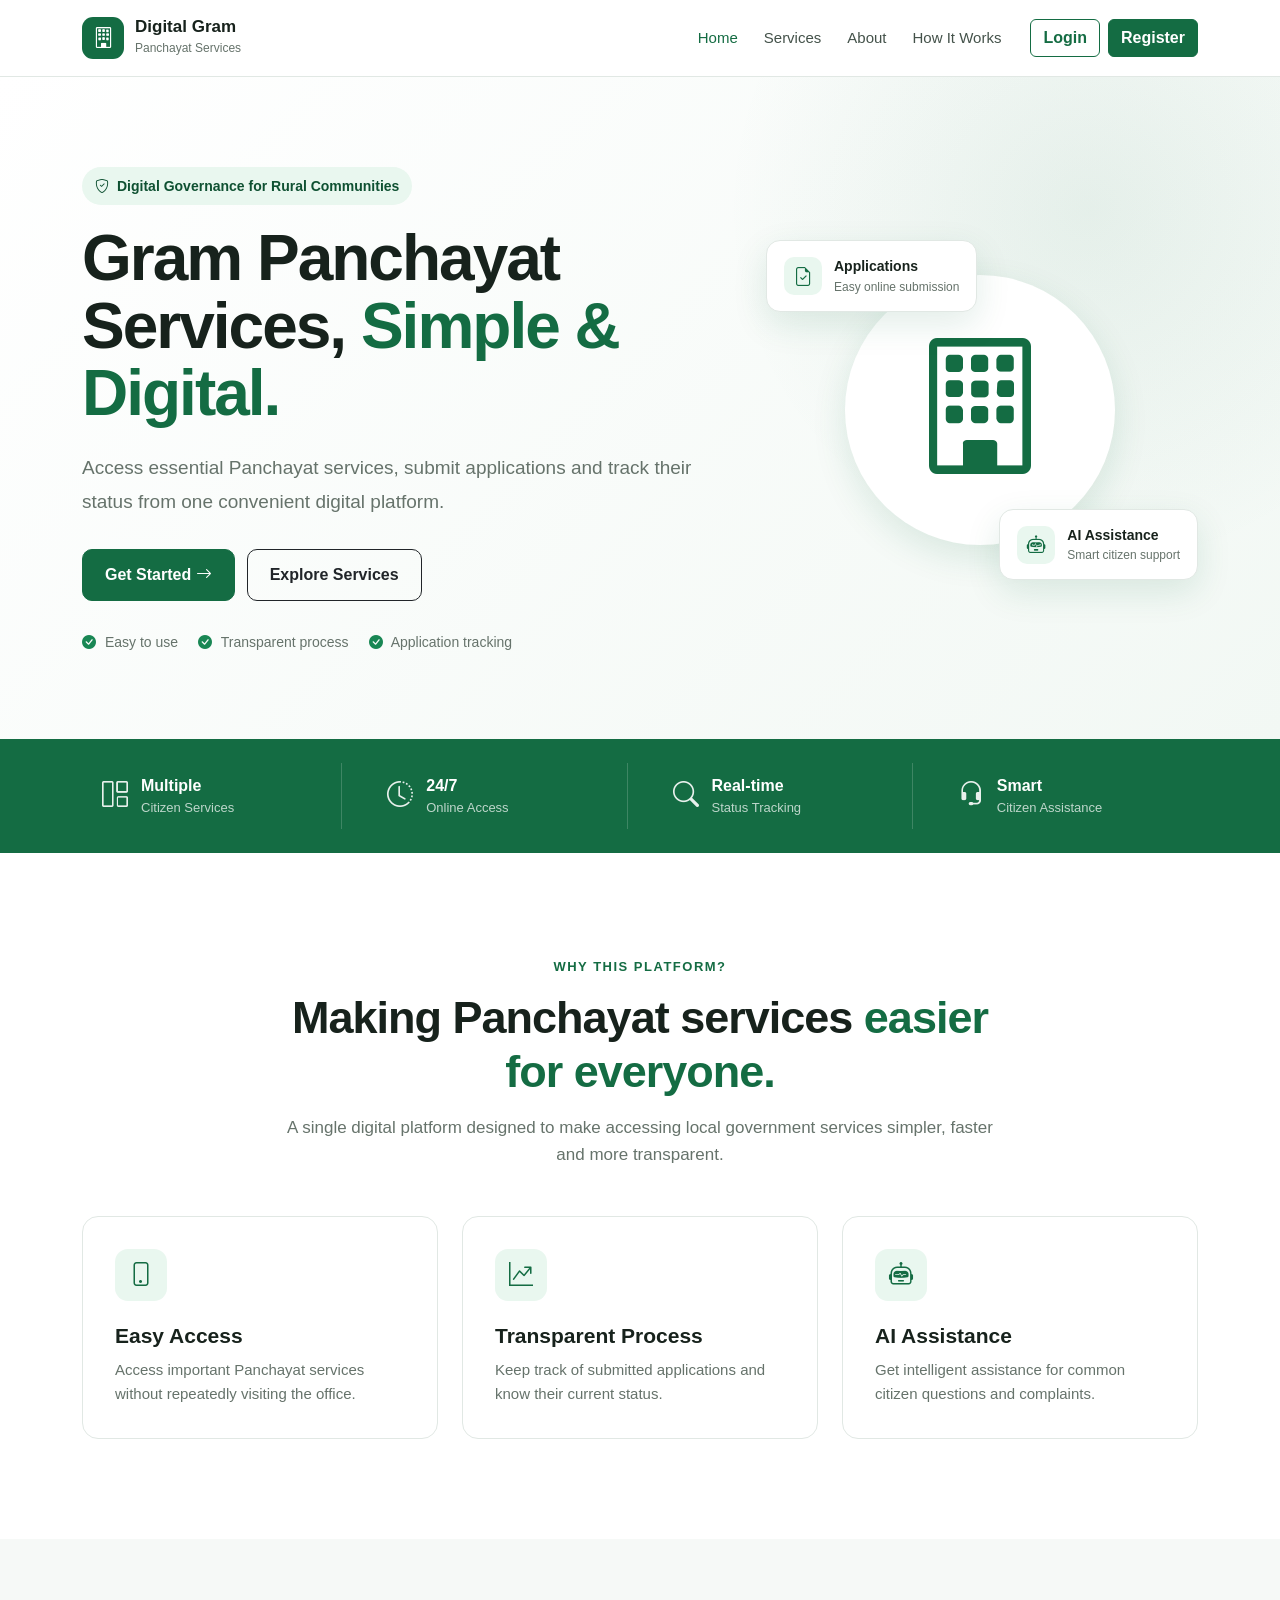
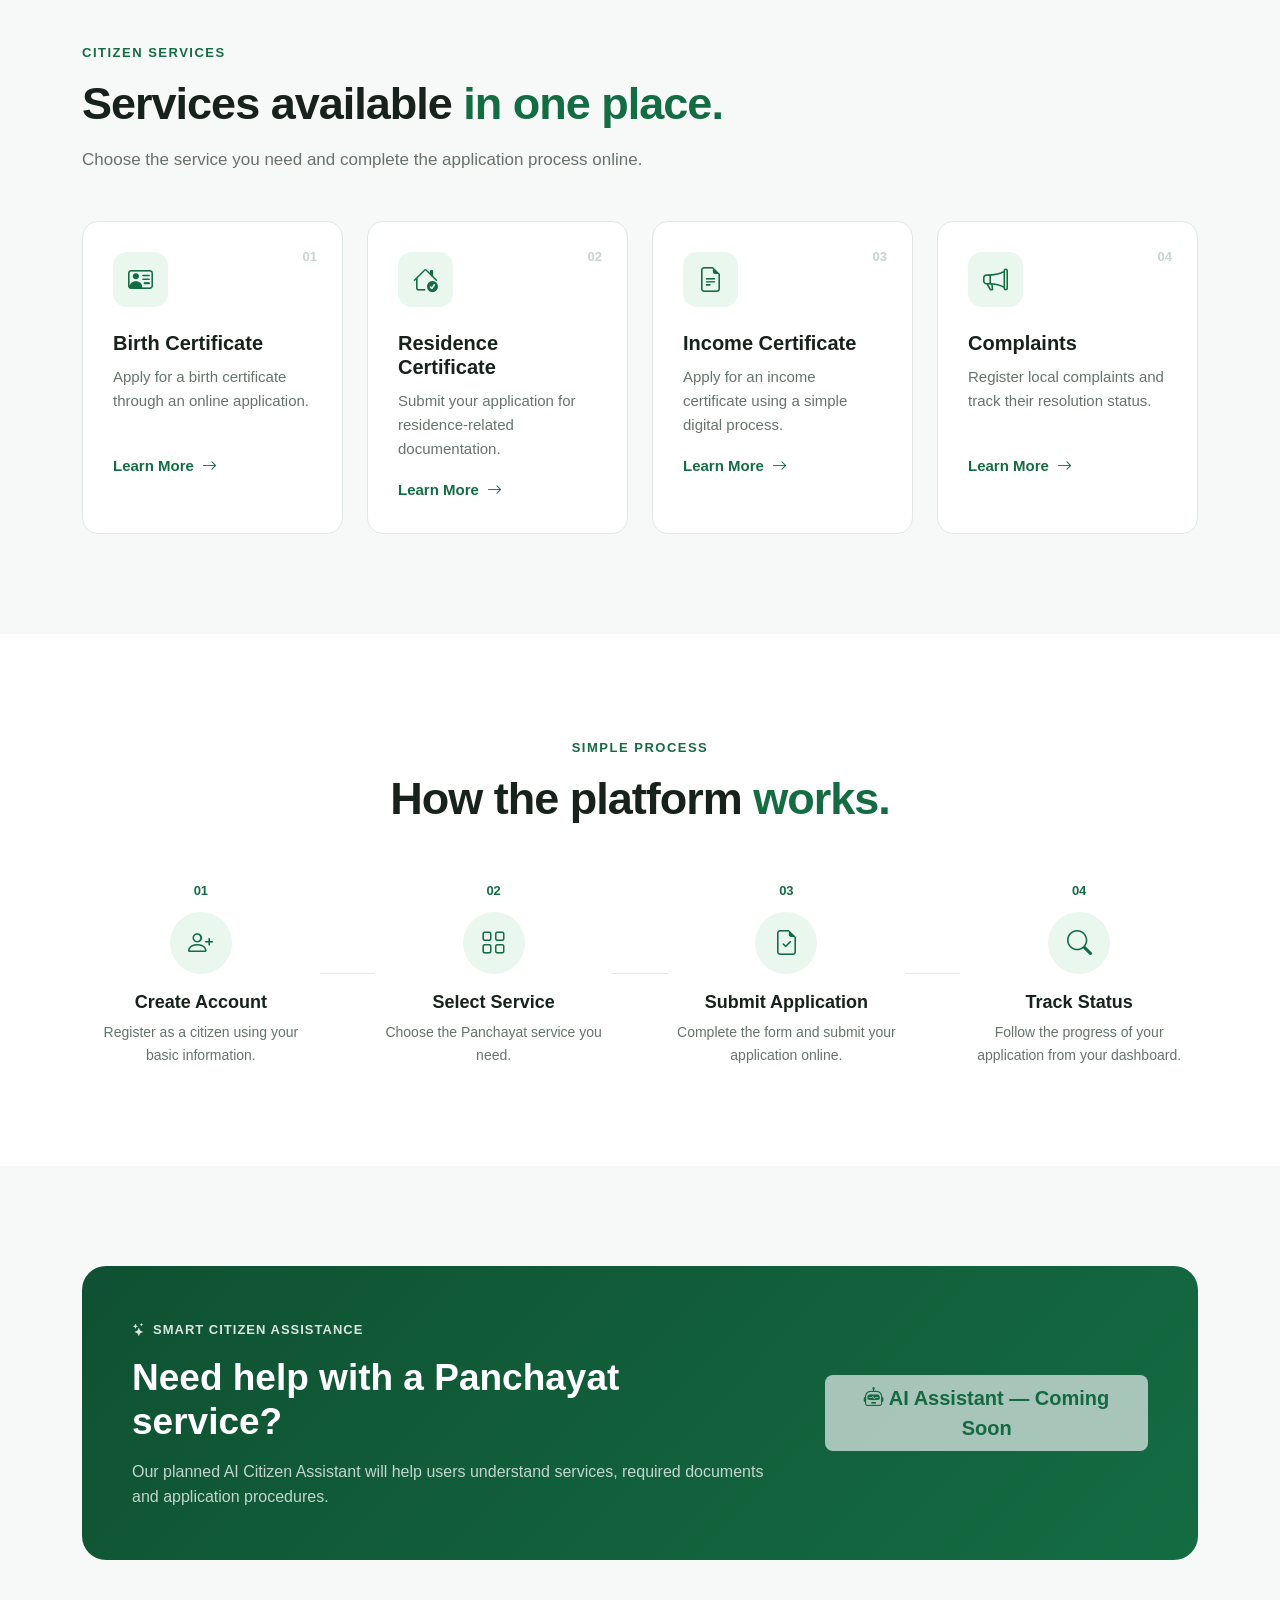
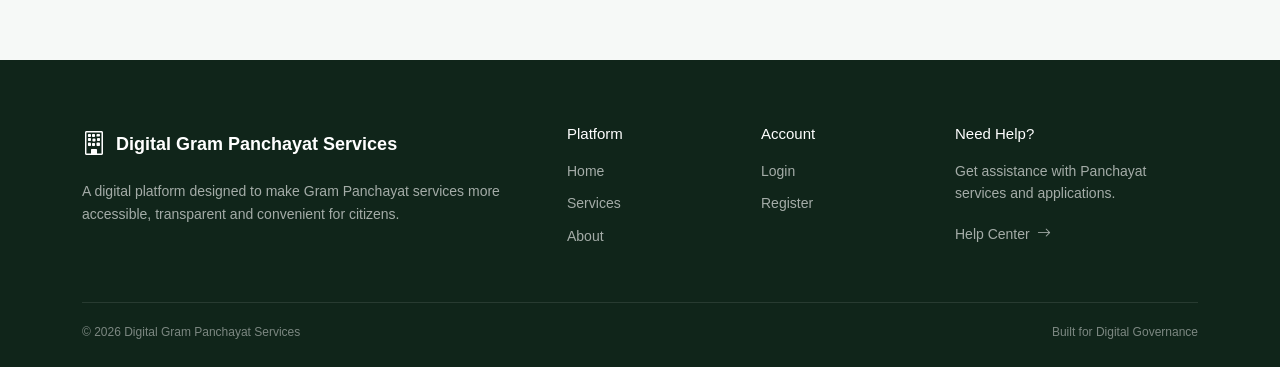
==== frontend/index.html @ 1c0d865a "Working frontend service pages" ====
<!DOCTYPE html>
<html lang="en">
<head>
    <meta charset="UTF-8">
    <meta name="viewport" content="width=device-width, initial-scale=1.0">

    <meta
        name="description"
        content="Digital Gram Panchayat Services - Access essential Panchayat services online."
    >

    <title>Digital Gram Panchayat Services</title>

    <!-- Bootstrap -->
    <link
        href="https://cdn.jsdelivr.net/npm/bootstrap@5.3.3/dist/css/bootstrap.min.css"
        rel="stylesheet"
    >

    <!-- Bootstrap Icons -->
    <link
        rel="stylesheet"
        href="https://cdn.jsdelivr.net/npm/bootstrap-icons@1.11.3/font/bootstrap-icons.min.css"
    >

    <!-- Custom CSS -->
    <link rel="stylesheet" href="css/style.css">
</head>

<body>

    <!-- ================= NAVBAR ================= -->

    <header class="site-header">

        <nav class="navbar navbar-expand-lg">

            <div class="container">

                <a class="navbar-brand brand" href="index.html">

                    <span class="brand-icon">
                        <i class="bi bi-building"></i>
                    </span>

                    <span>
                        <strong>Digital Gram</strong>
                        <small>Panchayat Services</small>
                    </span>

                </a>

                <button
                    class="navbar-toggler"
                    type="button"
                    data-bs-toggle="collapse"
                    data-bs-target="#mainNavigation"
                    aria-controls="mainNavigation"
                    aria-expanded="false"
                    aria-label="Toggle navigation"
                >
                    <i class="bi bi-list"></i>
                </button>

                <div
                    class="collapse navbar-collapse"
                    id="mainNavigation"
                >

                    <ul class="navbar-nav ms-auto align-items-lg-center">

                        <li class="nav-item">
                            <a
                                class="nav-link active"
                                href="index.html"
                            >
                                Home
                            </a>
                        </li>

                        <li class="nav-item">
                            <a
                                class="nav-link"
                                href="#services"
                            >
                                Services
                            </a>
                        </li>

                        <li class="nav-item">
                            <a
                                class="nav-link"
                                href="#about"
                            >
                                About
                            </a>
                        </li>

                        <li class="nav-item">
                            <a
                                class="nav-link"
                                href="#how-it-works"
                            >
                                How It Works
                            </a>
                        </li>

                        <li class="nav-item ms-lg-3">
                            <a
                                href="pages/login.html"
                                class="btn btn-outline-primary nav-login"
                            >
                                Login
                            </a>
                        </li>

                        <li class="nav-item ms-lg-2">
                            <a
                                href="pages/register.html"
                                class="btn btn-primary nav-register"
                            >
                                Register
                            </a>
                        </li>

                    </ul>

                </div>

            </div>

        </nav>

    </header>


    <main>

        <!-- ================= HERO ================= -->

        <section class="hero-section">

            <div class="container">

                <div class="row align-items-center g-5">

                    <div class="col-lg-7">

                        <div class="hero-badge">
                            <i class="bi bi-shield-check"></i>
                            Digital Governance for Rural Communities
                        </div>

                        <h1 class="hero-title">
                            Gram Panchayat Services,
                            <span>Simple & Digital.</span>
                        </h1>

                        <p class="hero-description">
                            Access essential Panchayat services, submit
                            applications and track their status from one
                            convenient digital platform.
                        </p>

                        <div class="hero-actions">

                            <a
                                href="pages/register.html"
                                class="btn btn-primary btn-lg"
                            >
                                Get Started
                                <i class="bi bi-arrow-right"></i>
                            </a>

                            <a
                                href="#services"
                                class="btn btn-outline-dark btn-lg"
                            >
                                Explore Services
                            </a>

                        </div>

                        <div class="hero-trust">

                            <div>
                                <i class="bi bi-check-circle-fill"></i>
                                Easy to use
                            </div>

                            <div>
                                <i class="bi bi-check-circle-fill"></i>
                                Transparent process
                            </div>

                            <div>
                                <i class="bi bi-check-circle-fill"></i>
                                Application tracking
                            </div>

                        </div>

                    </div>


                    <div class="col-lg-5">

                        <div class="hero-visual">

                            <div class="hero-building">
                                <i class="bi bi-building"></i>
                            </div>

                            <div class="floating-card card-one">

                                <i class="bi bi-file-earmark-check"></i>

                                <div>
                                    <strong>Applications</strong>
                                    <span>Easy online submission</span>
                                </div>

                            </div>

                            <div class="floating-card card-two">

                                <i class="bi bi-robot"></i>

                                <div>
                                    <strong>AI Assistance</strong>
                                    <span>Smart citizen support</span>
                                </div>

                            </div>

                        </div>

                    </div>

                </div>

            </div>

        </section>


        <!-- ================= QUICK STATS ================= -->

        <section class="stats-section">

            <div class="container">

                <div class="stats-wrapper">

                    <div class="stat-item">
                        <i class="bi bi-grid-1x2"></i>
                        <div>
                            <strong>Multiple</strong>
                            <span>Citizen Services</span>
                        </div>
                    </div>

                    <div class="stat-item">
                        <i class="bi bi-clock-history"></i>
                        <div>
                            <strong>24/7</strong>
                            <span>Online Access</span>
                        </div>
                    </div>

                    <div class="stat-item">
                        <i class="bi bi-search"></i>
                        <div>
                            <strong>Real-time</strong>
                            <span>Status Tracking</span>
                        </div>
                    </div>

                    <div class="stat-item">
                        <i class="bi bi-headset"></i>
                        <div>
                            <strong>Smart</strong>
                            <span>Citizen Assistance</span>
                        </div>
                    </div>

                </div>

            </div>

        </section>


        <!-- ================= ABOUT ================= -->

        <section
            id="about"
            class="section-padding"
        >

            <div class="container">

                <div class="section-heading text-center">

                    <span class="section-label">
                        WHY THIS PLATFORM?
                    </span>

                    <h2>
                        Making Panchayat services
                        <span>easier for everyone.</span>
                    </h2>

                    <p>
                        A single digital platform designed to make
                        accessing local government services simpler,
                        faster and more transparent.
                    </p>

                </div>


                <div class="row g-4 mt-4">

                    <div class="col-md-4">

                        <div class="benefit-card">

                            <div class="benefit-icon">
                                <i class="bi bi-phone"></i>
                            </div>

                            <h3>Easy Access</h3>

                            <p>
                                Access important Panchayat services
                                without repeatedly visiting the office.
                            </p>

                        </div>

                    </div>


                    <div class="col-md-4">

                        <div class="benefit-card">

                            <div class="benefit-icon">
                                <i class="bi bi-graph-up-arrow"></i>
                            </div>

                            <h3>Transparent Process</h3>

                            <p>
                                Keep track of submitted applications
                                and know their current status.
                            </p>

                        </div>

                    </div>


                    <div class="col-md-4">

                        <div class="benefit-card">

                            <div class="benefit-icon">
                                <i class="bi bi-robot"></i>
                            </div>

                            <h3>AI Assistance</h3>

                            <p>
                                Get intelligent assistance for common
                                citizen questions and complaints.
                            </p>

                        </div>

                    </div>

                </div>

            </div>

        </section>


        <!-- ================= SERVICES ================= -->

        <section
            id="services"
            class="services-section section-padding"
        >

            <div class="container">

                <div class="section-heading">

                    <span class="section-label">
                        CITIZEN SERVICES
                    </span>

                    <h2>
                        Services available
                        <span>in one place.</span>
                    </h2>

                    <p>
                        Choose the service you need and complete
                        the application process online.
                    </p>

                </div>


                <div class="row g-4 mt-4">

                    <!-- Birth Certificate -->

                    <div class="col-md-6 col-lg-3">

                        <article class="service-card">

                            <div class="service-card-icon">
                                <i class="bi bi-person-vcard"></i>
                            </div>

                            <span class="service-number">
                                01
                            </span>

                            <h3>Birth Certificate</h3>

                            <p>
                                Apply for a birth certificate
                                through an online application.
                            </p>

                            <a
                                href="pages/birth-certificate.html"
                                class="service-link"
                            >
                                Learn More
                                <i class="bi bi-arrow-right"></i>
                            </a>

                        </article>

                    </div>


                    <!-- Residence -->

                    <div class="col-md-6 col-lg-3">

                        <article class="service-card">

                            <div class="service-card-icon">
                                <i class="bi bi-house-check"></i>
                            </div>

                            <span class="service-number">
                                02
                            </span>

                            <h3>Residence Certificate</h3>

                            <p>
                                Submit your application for
                                residence-related documentation.
                            </p>

                            <a
                                href="pages/login.html"
                                class="service-link"
                            >
                                Learn More
                                <i class="bi bi-arrow-right"></i>
                            </a>

                        </article>

                    </div>


                    <!-- Income -->

                    <div class="col-md-6 col-lg-3">

                        <article class="service-card">

                            <div class="service-card-icon">
                                <i class="bi bi-file-earmark-text"></i>
                            </div>

                            <span class="service-number">
                                03
                            </span>

                            <h3>Income Certificate</h3>

                            <p>
                                Apply for an income certificate
                                using a simple digital process.
                            </p>

                            <a
                                href="pages/login.html"
                                class="service-link"
                            >
                                Learn More
                                <i class="bi bi-arrow-right"></i>
                            </a>

                        </article>

                    </div>


                    <!-- Complaint -->

                    <div class="col-md-6 col-lg-3">

                        <article class="service-card">

                            <div class="service-card-icon">
                                <i class="bi bi-megaphone"></i>
                            </div>

                            <span class="service-number">
                                04
                            </span>

                            <h3>Complaints</h3>

                            <p>
                                Register local complaints and
                                track their resolution status.
                            </p>

                            <a
                                href="pages/login.html"
                                class="service-link"
                            >
                                Learn More
                                <i class="bi bi-arrow-right"></i>
                            </a>

                        </article>

                    </div>

                </div>

            </div>

        </section>


        <!-- ================= HOW IT WORKS ================= -->

        <section
            id="how-it-works"
            class="section-padding"
        >

            <div class="container">

                <div class="section-heading text-center">

                    <span class="section-label">
                        SIMPLE PROCESS
                    </span>

                    <h2>
                        How the platform
                        <span>works.</span>
                    </h2>

                </div>


                <div class="process-wrapper">

                    <div class="process-step">

                        <div class="process-number">
                            01
                        </div>

                        <i class="bi bi-person-plus"></i>

                        <h3>Create Account</h3>

                        <p>
                            Register as a citizen using your
                            basic information.
                        </p>

                    </div>


                    <div class="process-line"></div>


                    <div class="process-step">

                        <div class="process-number">
                            02
                        </div>

                        <i class="bi bi-grid"></i>

                        <h3>Select Service</h3>

                        <p>
                            Choose the Panchayat service
                            you need.
                        </p>

                    </div>


                    <div class="process-line"></div>


                    <div class="process-step">

                        <div class="process-number">
                            03
                        </div>

                        <i class="bi bi-file-earmark-check"></i>

                        <h3>Submit Application</h3>

                        <p>
                            Complete the form and submit
                            your application online.
                        </p>

                    </div>


                    <div class="process-line"></div>


                    <div class="process-step">

                        <div class="process-number">
                            04
                        </div>

                        <i class="bi bi-search"></i>

                        <h3>Track Status</h3>

                        <p>
                            Follow the progress of your
                            application from your dashboard.
                        </p>

                    </div>

                </div>

            </div>

        </section>


        <!-- ================= AI SECTION ================= -->

        <section class="ai-section section-padding">

            <div class="container">

                <div class="ai-card">

                    <div class="row align-items-center g-4">

                        <div class="col-lg-8">

                            <span class="ai-label">
                                <i class="bi bi-stars"></i>
                                SMART CITIZEN ASSISTANCE
                            </span>

                            <h2>
                                Need help with a
                                Panchayat service?
                            </h2>

                            <p>
                                Our planned AI Citizen Assistant will
                                help users understand services,
                                required documents and application
                                procedures.
                            </p>

                        </div>

                        <div class="col-lg-4 text-lg-end">

                            <button
                                type="button"
                                class="btn btn-light btn-lg"
                                disabled
                            >
                                <i class="bi bi-robot"></i>
                                AI Assistant — Coming Soon
                            </button>

                        </div>

                    </div>

                </div>

            </div>

        </section>

    </main>


    <!-- ================= FOOTER ================= -->

    <footer class="site-footer">

        <div class="container">

            <div class="row g-5">

                <div class="col-lg-5">

                    <a
                        class="footer-brand"
                        href="index.html"
                    >
                        <i class="bi bi-building"></i>
                        Digital Gram Panchayat Services
                    </a>

                    <p>
                        A digital platform designed to make
                        Gram Panchayat services more accessible,
                        transparent and convenient for citizens.
                    </p>

                </div>


                <div class="col-6 col-lg-2">

                    <h4>Platform</h4>

                    <a href="index.html">Home</a>
                    <a href="#services">Services</a>
                    <a href="#about">About</a>

                </div>


                <div class="col-6 col-lg-2">

                    <h4>Account</h4>

                    <a href="pages/login.html">Login</a>
                    <a href="pages/register.html">Register</a>

                </div>


                <div class="col-lg-3">

                    <h4>Need Help?</h4>

                    <p>
                        Get assistance with Panchayat
                        services and applications.
                    </p>

                    <a
                        href="#"
                        class="footer-help"
                    >
                        Help Center
                        <i class="bi bi-arrow-right"></i>
                    </a>

                </div>

            </div>


            <div class="footer-bottom">

                <span>
                    © 2026 Digital Gram Panchayat Services
                </span>

                <span>
                    Built for Digital Governance
                </span>

            </div>

        </div>

    </footer>


    <!-- Bootstrap JS -->

    <script
        src="https://cdn.jsdelivr.net/npm/bootstrap@5.3.3/dist/js/bootstrap.bundle.min.js">
    </script>

    <!-- Custom JS -->

    <script src="js/main.js"></script>

</body>
</html>
---- frontend/css/style.css ----
/* =========================================================
   DIGITAL GRAM PANCHAYAT SERVICES
   Global Design System
   ========================================================= */

:root {
    --primary: #146c43;
    --primary-dark: #0f5132;
    --primary-light: #e9f7ef;

    --secondary: #0d6efd;

    --text-dark: #17221c;
    --text-muted: #66736b;

    --background: #ffffff;
    --background-soft: #f6f9f7;

    --border: #e1e8e4;

    --success: #198754;
    --warning: #f5b942;

    --shadow-sm: 0 4px 18px rgba(20, 108, 67, 0.07);
    --shadow-md: 0 12px 35px rgba(20, 108, 67, 0.12);

    --radius-sm: 10px;
    --radius-md: 16px;
    --radius-lg: 24px;

    --transition: 0.25s ease;
}


/* =========================================================
   GLOBAL
   ========================================================= */

* {
    box-sizing: border-box;
}

html {
    scroll-behavior: smooth;
}

body {
    margin: 0;
    padding: 0;

    font-family:
        Inter,
        "Segoe UI",
        Roboto,
        Arial,
        sans-serif;

    color: var(--text-dark);
    background: var(--background);

    line-height: 1.6;
}

a {
    text-decoration: none;
}

img {
    max-width: 100%;
}

.section-padding {
    padding: 100px 0;
}


/* =========================================================
   NAVBAR
   ========================================================= */

.site-header {
    background: rgba(255, 255, 255, 0.96);
    border-bottom: 1px solid var(--border);

    position: sticky;
    top: 0;
    z-index: 1000;

    backdrop-filter: blur(12px);
}

.navbar {
    min-height: 76px;
}

.brand {
    display: flex;
    align-items: center;
    gap: 11px;

    color: var(--text-dark) !important;
}

.brand-icon {
    width: 42px;
    height: 42px;

    display: flex;
    align-items: center;
    justify-content: center;

    background: var(--primary);
    color: white;

    border-radius: 11px;

    font-size: 21px;
}

.brand strong {
    display: block;

    font-size: 17px;
    line-height: 1.1;
}

.brand small {
    display: block;

    color: var(--text-muted);

    font-size: 12px;
    margin-top: 3px;
}

.nav-link {
    color: #44524a !important;

    font-size: 15px;
    font-weight: 500;

    margin: 0 5px;

    transition: var(--transition);
}

.nav-link:hover,
.nav-link.active {
    color: var(--primary) !important;
}

.nav-login {
    border-color: var(--primary);
    color: var(--primary);

    font-weight: 600;
}

.nav-login:hover {
    background: var(--primary);
    color: white;
}

.nav-register {
    background: var(--primary);
    border-color: var(--primary);

    font-weight: 600;
}

.nav-register:hover {
    background: var(--primary-dark);
    border-color: var(--primary-dark);
}

.navbar-toggler {
    border: 1px solid var(--border);

    color: var(--primary);

    font-size: 25px;
}


/* =========================================================
   HERO
   ========================================================= */

.hero-section {
    background:
        radial-gradient(
            circle at 85% 20%,
            rgba(20, 108, 67, 0.08),
            transparent 30%
        ),
        linear-gradient(
            135deg,
            #ffffff 0%,
            #f2f8f4 100%
        );

    padding: 90px 0 85px;

    overflow: hidden;
}

.hero-badge {
    display: inline-flex;
    align-items: center;
    gap: 8px;

    padding: 8px 13px;

    border-radius: 50px;

    background: var(--primary-light);
    color: var(--primary-dark);

    font-size: 14px;
    font-weight: 600;

    margin-bottom: 20px;
}

.hero-title {
    max-width: 760px;

    font-size: clamp(42px, 5vw, 68px);

    font-weight: 800;

    line-height: 1.05;

    letter-spacing: -2px;

    margin-bottom: 24px;
}

.hero-title span {
    color: var(--primary);
}

.hero-description {
    max-width: 650px;

    color: var(--text-muted);

    font-size: 19px;

    line-height: 1.8;

    margin-bottom: 30px;
}

.hero-actions {
    display: flex;
    flex-wrap: wrap;
    gap: 12px;
}

.hero-actions .btn {
    padding: 13px 22px;

    border-radius: 10px;

    font-size: 16px;
    font-weight: 600;
}

.hero-actions .btn-primary {
    background: var(--primary);
    border-color: var(--primary);
}

.hero-actions .btn-primary:hover {
    background: var(--primary-dark);
    border-color: var(--primary-dark);
}

.hero-trust {
    display: flex;
    flex-wrap: wrap;

    gap: 20px;

    margin-top: 30px;

    color: var(--text-muted);

    font-size: 14px;
}

.hero-trust i {
    color: var(--success);

    margin-right: 5px;
}


/* =========================================================
   HERO VISUAL
   ========================================================= */

.hero-visual {
    min-height: 430px;

    position: relative;

    display: flex;
    align-items: center;
    justify-content: center;
}

.hero-building {
    width: 270px;
    height: 270px;

    display: flex;
    align-items: center;
    justify-content: center;

    background: white;

    border-radius: 50%;

    color: var(--primary);

    font-size: 136px;

    box-shadow: var(--shadow-md);

    position: relative;
    z-index: 2;
}

.floating-card {
    position: absolute;

    display: flex;
    align-items: center;

    gap: 12px;

    padding: 14px 17px;

    background: white;

    border: 1px solid var(--border);

    border-radius: 14px;

    box-shadow: var(--shadow-md);

    z-index: 3;
}

.floating-card i {
    width: 38px;
    height: 38px;

    display: flex;
    align-items: center;
    justify-content: center;

    background: var(--primary-light);

    color: var(--primary);

    border-radius: 10px;

    font-size: 19px;
}

.floating-card strong {
    display: block;

    font-size: 14px;
}

.floating-card span {
    display: block;

    color: var(--text-muted);

    font-size: 12px;
}

.card-one {
    top: 45px;
    left: 5px;
}

.card-two {
    bottom: 45px;
    right: 0;
}


/* =========================================================
   STATS
   ========================================================= */

.stats-section {
    background: var(--primary);

    color: white;

    padding: 24px 0;
}

.stats-wrapper {
    display: grid;

    grid-template-columns: repeat(4, 1fr);

    gap: 25px;
}

.stat-item {
    display: flex;
    align-items: center;

    gap: 13px;

    padding: 10px 20px;

    border-right: 1px solid rgba(255, 255, 255, 0.18);
}

.stat-item:last-child {
    border-right: none;
}

.stat-item > i {
    font-size: 26px;

    opacity: 0.9;
}

.stat-item strong {
    display: block;

    font-size: 16px;
}

.stat-item span {
    display: block;

    color: rgba(255, 255, 255, 0.72);

    font-size: 13px;
}


/* =========================================================
   SECTION HEADINGS
   ========================================================= */

.section-heading {
    max-width: 720px;
}

.section-heading.text-center {
    margin-left: auto;
    margin-right: auto;
}

.section-label {
    display: inline-block;

    color: var(--primary);

    font-size: 13px;
    font-weight: 800;

    letter-spacing: 1.5px;

    margin-bottom: 13px;
}

.section-heading h2 {
    font-size: clamp(32px, 4vw, 45px);

    font-weight: 750;

    letter-spacing: -1px;

    margin-bottom: 15px;
}

.section-heading h2 span {
    color: var(--primary);
}

.section-heading p {
    color: var(--text-muted);

    font-size: 17px;

    margin: 0;
}


/* =========================================================
   BENEFITS
   ========================================================= */

.benefit-card {
    height: 100%;

    padding: 32px;

    border: 1px solid var(--border);

    border-radius: var(--radius-md);

    background: white;

    transition: var(--transition);
}

.benefit-card:hover {
    transform: translateY(-6px);

    border-color: rgba(20, 108, 67, 0.25);

    box-shadow: var(--shadow-md);
}

.benefit-icon {
    width: 52px;
    height: 52px;

    display: flex;
    align-items: center;
    justify-content: center;

    background: var(--primary-light);

    color: var(--primary);

    border-radius: 13px;

    font-size: 24px;

    margin-bottom: 22px;
}

.benefit-card h3 {
    font-size: 21px;

    font-weight: 700;

    margin-bottom: 10px;
}

.benefit-card p {
    color: var(--text-muted);

    margin: 0;

    font-size: 15px;
}


/* =========================================================
   SERVICES
   ========================================================= */

.services-section {
    background: var(--background-soft);
}

.service-card {
    position: relative;

    height: 100%;

    padding: 30px;

    background: white;

    border: 1px solid var(--border);

    border-radius: var(--radius-md);

    transition: var(--transition);

    overflow: hidden;
}

.service-card:hover {
    transform: translateY(-7px);

    border-color: rgba(20, 108, 67, 0.25);

    box-shadow: var(--shadow-md);
}

.service-card-icon {
    width: 55px;
    height: 55px;

    display: flex;
    align-items: center;
    justify-content: center;

    background: var(--primary-light);

    color: var(--primary);

    border-radius: 14px;

    font-size: 25px;

    margin-bottom: 24px;
}

.service-number {
    position: absolute;

    top: 25px;
    right: 25px;

    color: #c7d5cd;

    font-size: 13px;
    font-weight: 700;
}

.service-card h3 {
    font-size: 20px;

    font-weight: 700;

    margin-bottom: 10px;
}

.service-card p {
    min-height: 72px;

    color: var(--text-muted);

    font-size: 15px;
}

.service-link {
    display: inline-flex;
    align-items: center;

    gap: 8px;

    color: var(--primary);

    font-size: 15px;
    font-weight: 700;

    transition: var(--transition);
}

.service-link:hover {
    gap: 12px;

    color: var(--primary-dark);
}


/* =========================================================
   PROCESS
   ========================================================= */

.process-wrapper {
    display: grid;

    grid-template-columns: 1fr auto 1fr auto 1fr auto 1fr;

    align-items: center;

    margin-top: 55px;
}

.process-step {
    text-align: center;

    max-width: 220px;

    margin: auto;
}

.process-number {
    color: var(--primary);

    font-size: 13px;
    font-weight: 800;

    margin-bottom: 10px;
}

.process-step > i {
    width: 62px;
    height: 62px;

    display: flex;
    align-items: center;
    justify-content: center;

    margin: auto auto 18px;

    background: var(--primary-light);

    color: var(--primary);

    border-radius: 50%;

    font-size: 25px;
}

.process-step h3 {
    font-size: 18px;

    font-weight: 700;

    margin-bottom: 8px;
}

.process-step p {
    color: var(--text-muted);

    font-size: 14px;

    margin: 0;
}

.process-line {
    width: 55px;

    height: 1px;

    background: var(--border);
}


/* =========================================================
   AI
   ========================================================= */

.ai-section {
    background: var(--background-soft);
}

.ai-card {
    padding: 50px;

    background:
        linear-gradient(
            135deg,
            var(--primary-dark),
            var(--primary)
        );

    border-radius: var(--radius-lg);

    color: white;

    overflow: hidden;
}

.ai-label {
    display: inline-flex;

    align-items: center;

    gap: 7px;

    font-size: 13px;

    font-weight: 800;

    letter-spacing: 1px;

    opacity: 0.85;

    margin-bottom: 15px;
}

.ai-card h2 {
    max-width: 600px;

    font-size: 37px;

    font-weight: 750;

    margin-bottom: 14px;
}

.ai-card p {
    max-width: 650px;

    color: rgba(255, 255, 255, 0.75);

    margin: 0;
}

.ai-card .btn {
    border: none;

    color: var(--primary);

    font-weight: 700;
}


/* =========================================================
   FOOTER
   ========================================================= */

.site-footer {
    background: #10251a;

    color: white;

    padding: 65px 0 25px;
}

.footer-brand {
    display: inline-flex;

    align-items: center;

    gap: 10px;

    color: white;

    font-size: 18px;

    font-weight: 700;

    margin-bottom: 17px;
}

.footer-brand i {
    font-size: 24px;
}

.site-footer p {
    max-width: 450px;

    color: rgba(255, 255, 255, 0.62);

    font-size: 14px;
}

.site-footer h4 {
    font-size: 15px;

    margin-bottom: 17px;
}

.site-footer a:not(.footer-brand) {
    display: block;

    color: rgba(255, 255, 255, 0.62);

    font-size: 14px;

    margin-bottom: 10px;

    transition: var(--transition);
}

.site-footer a:not(.footer-brand):hover {
    color: white;
}

.footer-help {
    display: inline-flex !important;

    align-items: center;

    gap: 7px;
}

.footer-bottom {
    display: flex;

    justify-content: space-between;

    gap: 20px;

    border-top: 1px solid rgba(255, 255, 255, 0.1);

    margin-top: 45px;

    padding-top: 20px;

    color: rgba(255, 255, 255, 0.45);

    font-size: 12px;
}


/* =========================================================
   RESPONSIVE
   ========================================================= */

@media (max-width: 991px) {

    .navbar-nav {
        padding: 20px 0;
    }

    .nav-login,
    .nav-register {
        display: inline-block;

        margin-top: 8px;
    }

    .hero-section {
        padding: 70px 0;
    }

    .hero-visual {
        min-height: 360px;
    }

    .stats-wrapper {
        grid-template-columns: repeat(2, 1fr);
    }

    .stat-item:nth-child(2) {
        border-right: none;
    }

    .process-wrapper {
        grid-template-columns: 1fr 1fr;

        gap: 40px;
    }

    .process-line {
        display: none;
    }

}


@media (max-width: 767px) {

    .section-padding {
        padding: 70px 0;
    }

    .hero-title {
        font-size: 44px;

        letter-spacing: -1px;
    }

    .hero-description {
        font-size: 17px;
    }

    .hero-trust {
        flex-direction: column;

        gap: 8px;
    }

    .hero-visual {
        min-height: 320px;
    }

    .hero-building {
        width: 210px;
        height: 210px;

        font-size: 101px;
    }

    .card-one {
        left: 0;
        top: 25px;
    }

    .card-two {
        right: 0;
        bottom: 25px;
    }

    .stats-wrapper {
        grid-template-columns: 1fr;
    }

    .stat-item {
        border-right: none;

        border-bottom: 1px solid rgba(255, 255, 255, 0.15);

        padding: 14px 0;
    }

    .stat-item:last-child {
        border-bottom: none;
    }

    .process-wrapper {
        grid-template-columns: 1fr;

        gap: 35px;
    }

    .ai-card {
        padding: 35px 25px;
    }

    .ai-card h2 {
        font-size: 30px;
    }

    .footer-bottom {
        flex-direction: column;
    }

}
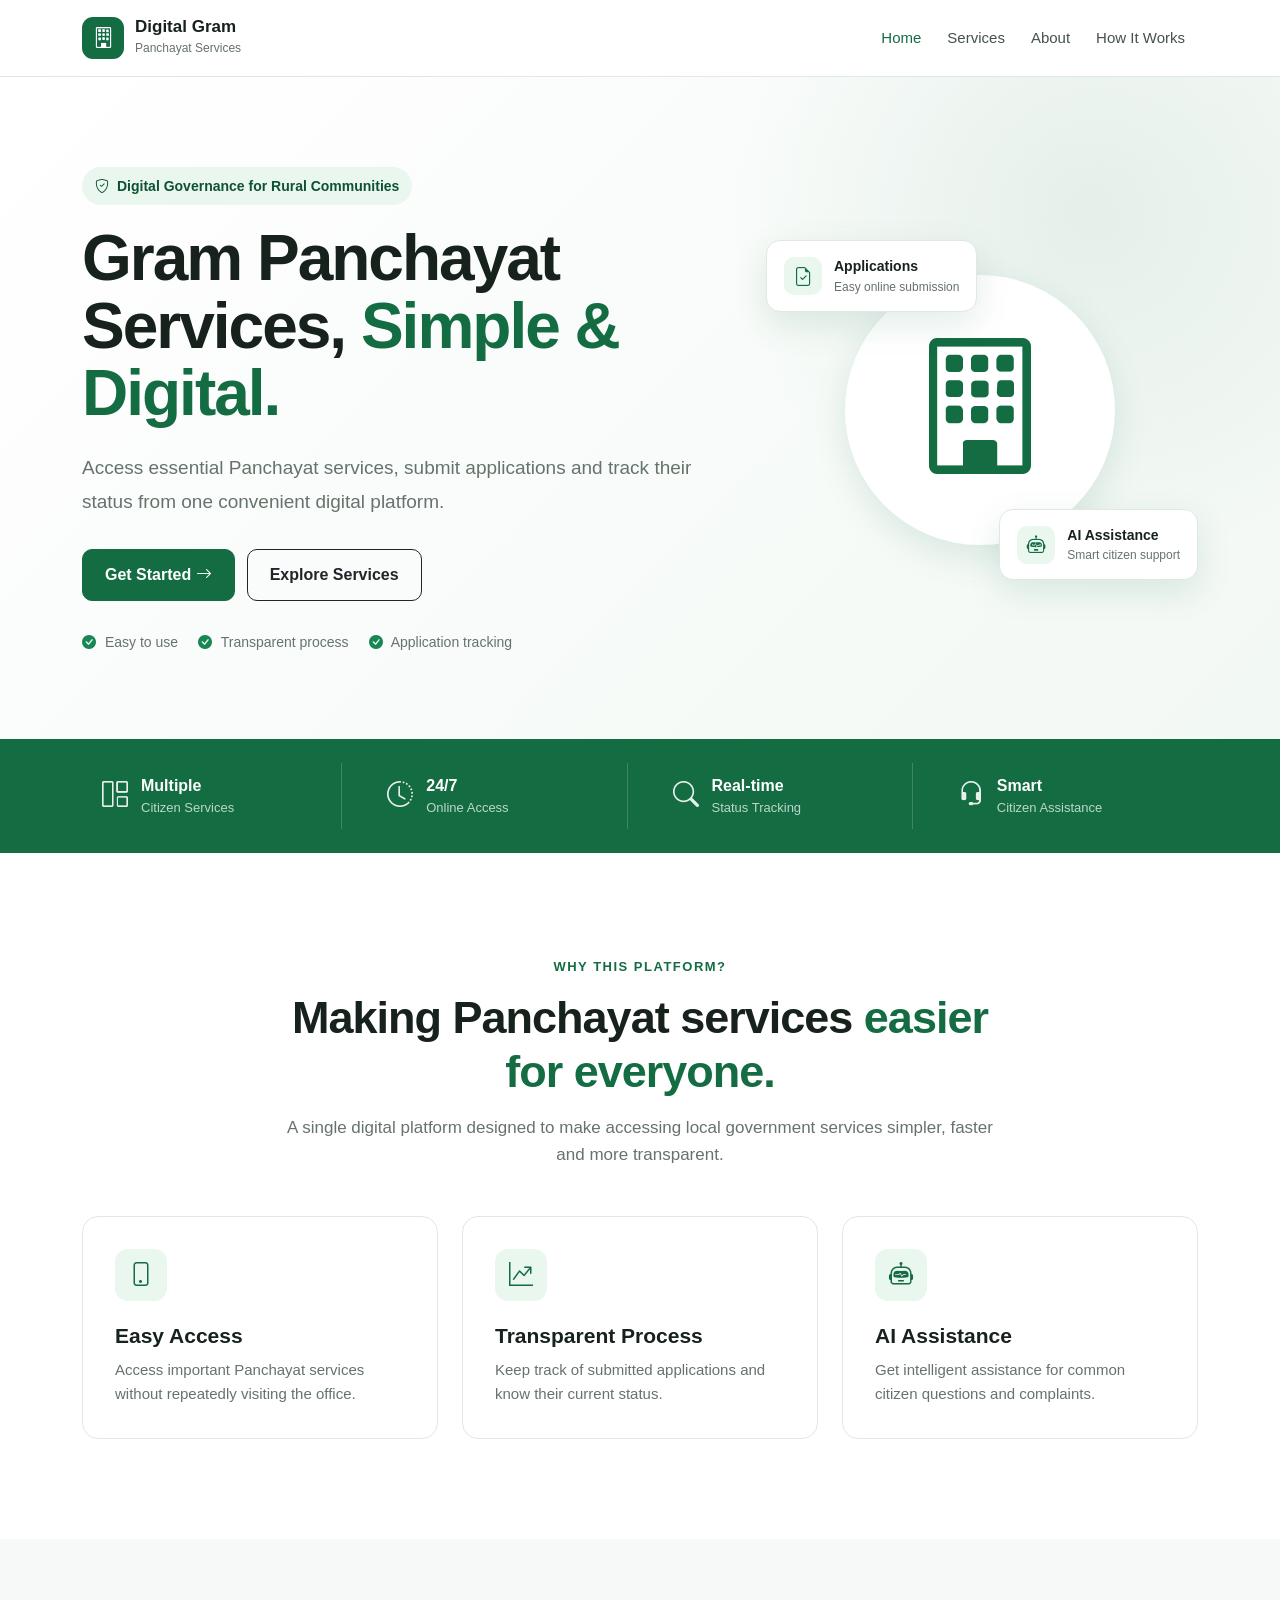
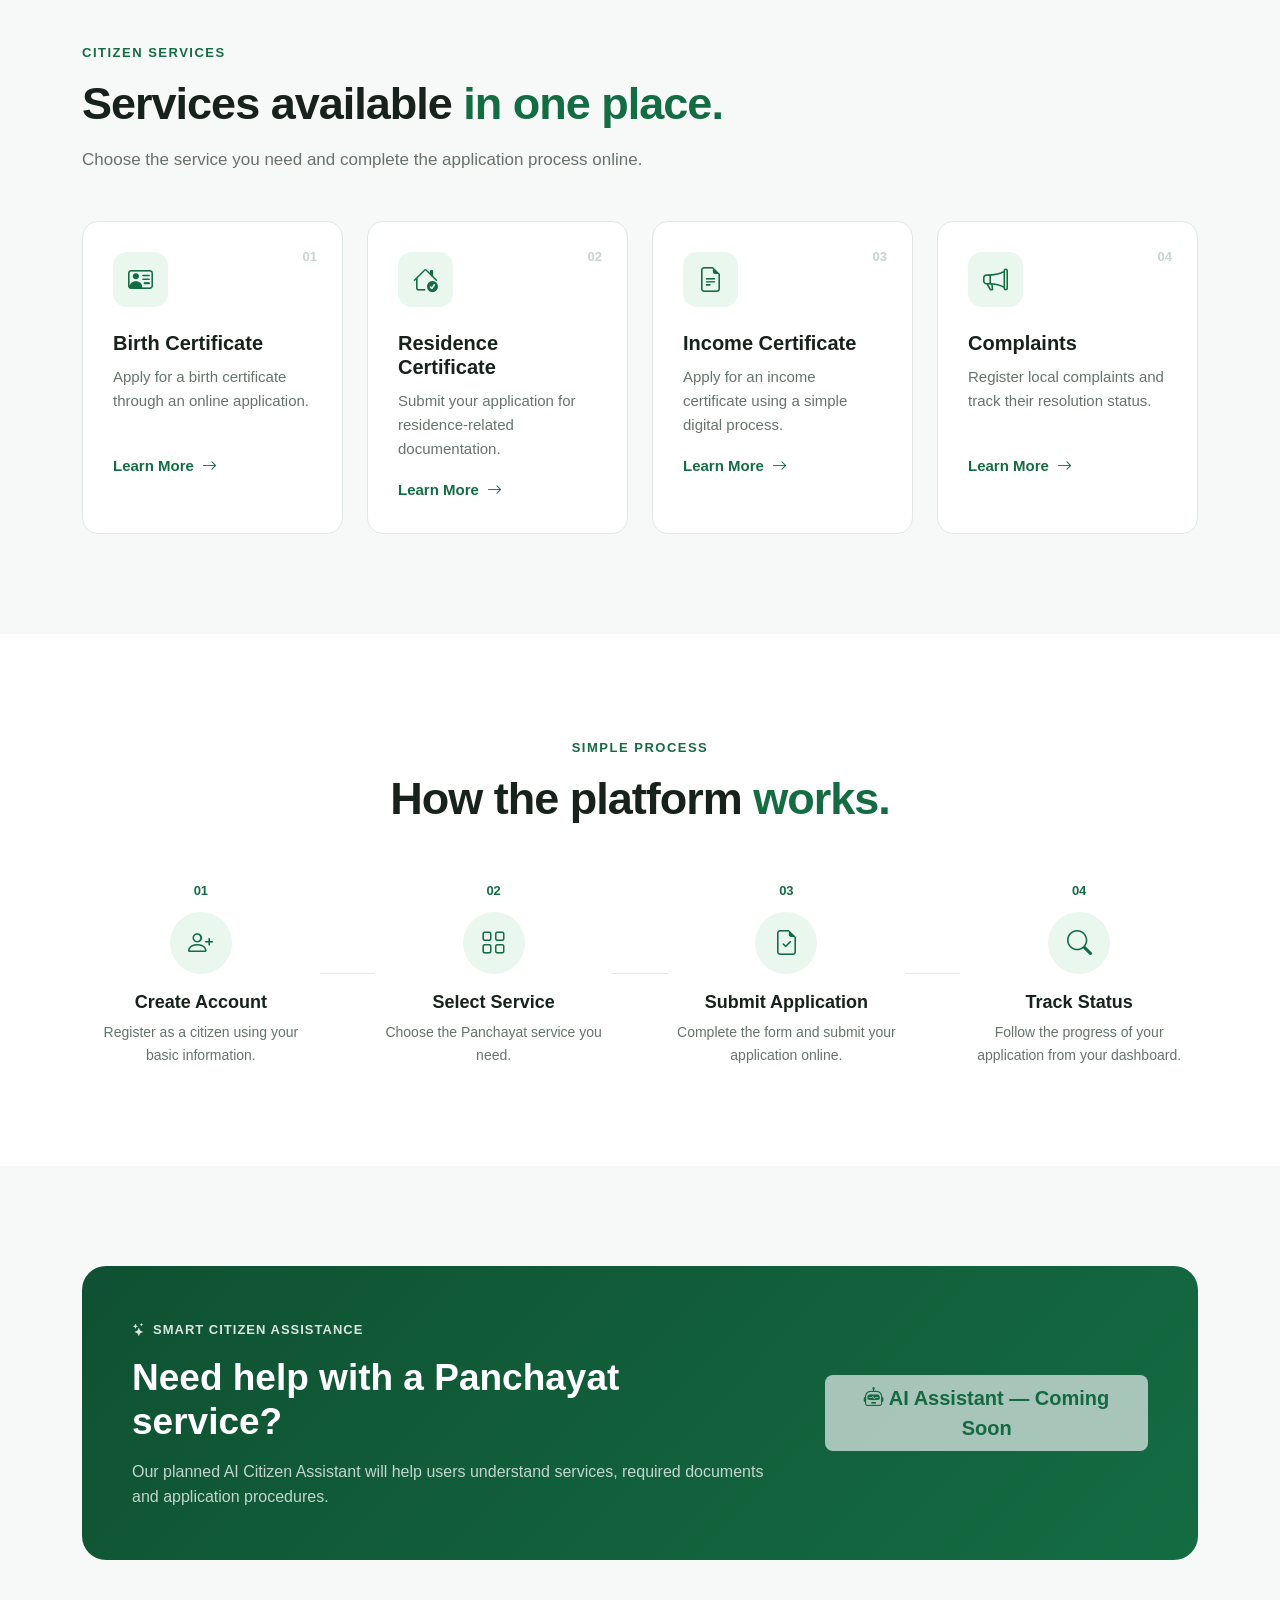
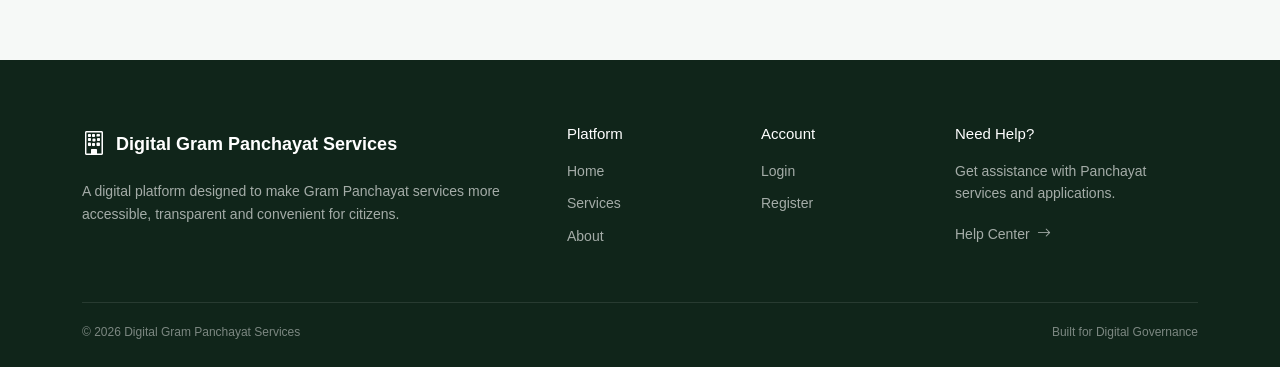
==== commit 5ce6b152: "Add frontend pages and initial FastAPI backend" ====
--- a/frontend/index.html
+++ b/frontend/index.html
@@ -104,10 +104,10 @@
                                 How It Works
                             </a>
                         </li>
-
+<!--
                         <li class="nav-item ms-lg-3">
                             <a
-                                href="pages/login.html"
+                                href="login.html"
                                 class="btn btn-outline-primary nav-login"
                             >
                                 Login
@@ -116,12 +116,13 @@
 
                         <li class="nav-item ms-lg-2">
                             <a
-                                href="pages/register.html"
+                                href="register.html"
                                 class="btn btn-primary nav-register"
                             >
                                 Register
                             </a>
                         </li>
+-->
 
                     </ul>
 
@@ -165,7 +166,7 @@
                         <div class="hero-actions">
 
                             <a
-                                href="pages/register.html"
+                                href="login.html"
                                 class="btn btn-primary btn-lg"
                             >
                                 Get Started
@@ -173,7 +174,7 @@
                             </a>
 
                             <a
-                                href="#services"
+                                href="services.html"
                                 class="btn btn-outline-dark btn-lg"
                             >
                                 Explore Services
@@ -440,7 +441,7 @@
                             </p>
 
                             <a
-                                href="pages/birth-certificate.html"
+                                href="birth-certificate.html"
                                 class="service-link"
                             >
                                 Learn More
@@ -474,7 +475,7 @@
                             </p>
 
                             <a
-                                href="pages/login.html"
+                                href="login.html"
                                 class="service-link"
                             >
                                 Learn More
@@ -508,7 +509,7 @@
                             </p>
 
                             <a
-                                href="pages/login.html"
+                                href="login.html"
                                 class="service-link"
                             >
                                 Learn More
@@ -542,7 +543,7 @@
                             </p>
 
                             <a
-                                href="pages/login.html"
+                                href="login.html"
                                 class="service-link"
                             >
                                 Learn More
@@ -769,8 +770,8 @@
 
                     <h4>Account</h4>
 
-                    <a href="pages/login.html">Login</a>
-                    <a href="pages/register.html">Register</a>
+                    <a href="login.html">Login</a>
+                    <a href="register.html">Register</a>
 
                 </div>
 
@@ -785,7 +786,7 @@
                     </p>
 
                     <a
-                        href="#"
+                        href="help.html"
                         class="footer-help"
                     >
                         Help Center
